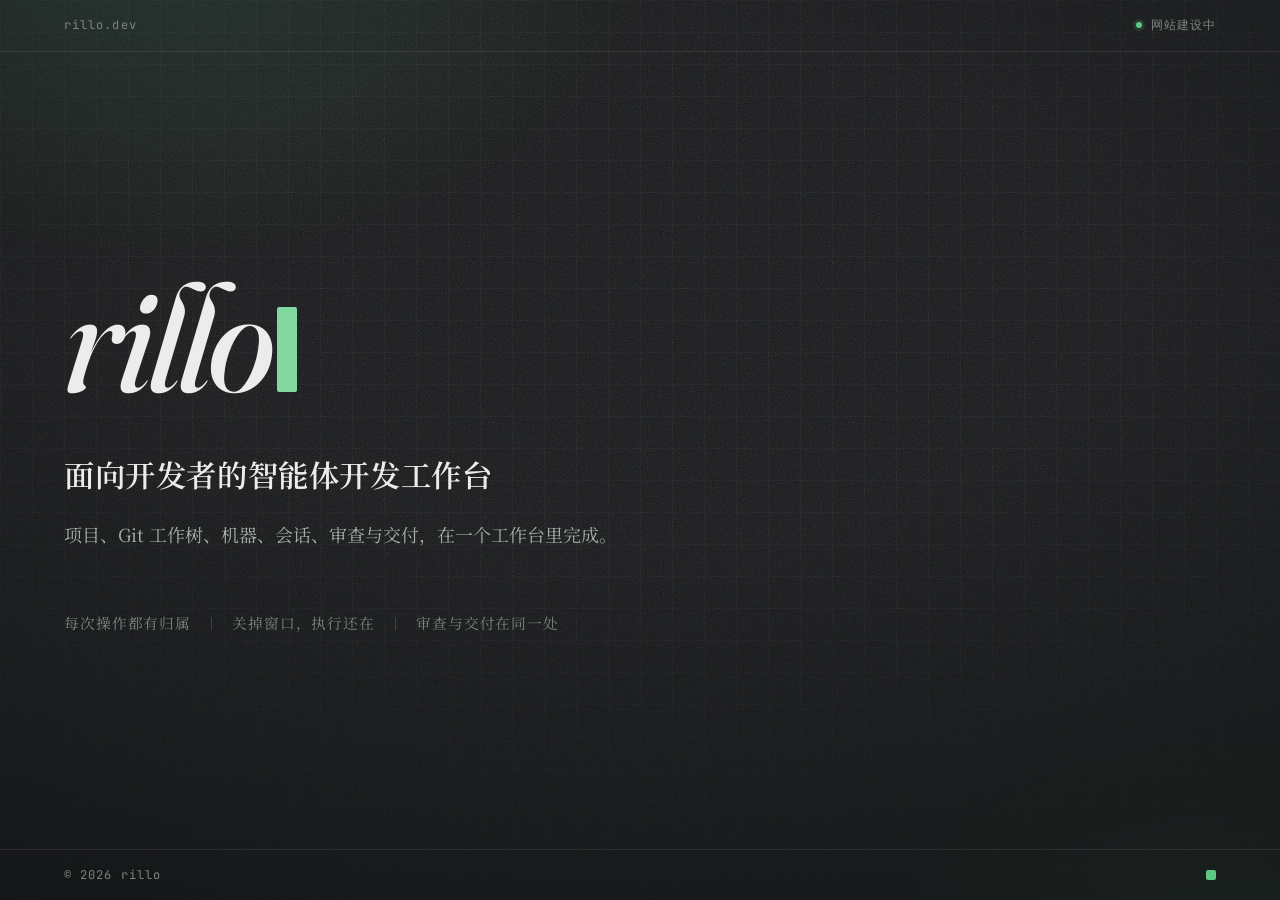
==== index.html @ 9e263f49 "Add the rillo.dev placeholder page." ====
<!DOCTYPE html>
<html lang="zh-CN">
  <head>
    <meta charset="utf-8" />
    <meta name="viewport" content="width=device-width, initial-scale=1" />
    <title>rillo — 面向开发者的智能体开发工作台</title>
    <meta
      name="description"
      content="rillo 是面向开发者的智能体开发工作台。项目、Git 工作树、机器、会话、审查与交付，在一个工作台里完成。网站建设中。"
    />
    <meta name="theme-color" content="#161719" />
    <meta property="og:title" content="rillo" />
    <meta property="og:description" content="面向开发者的智能体开发工作台。" />
    <meta property="og:type" content="website" />
    <meta property="og:url" content="https://rillo.dev/" />
    <link rel="icon" type="image/svg+xml" href="favicon.svg" />
    <link rel="preconnect" href="https://fonts.googleapis.com" />
    <link rel="preconnect" href="https://fonts.gstatic.com" crossorigin />
    <link
      href="https://fonts.googleapis.com/css2?family=Fraunces:ital,opsz,wght@1,9..144,300..700&family=JetBrains+Mono:wght@400;500&family=Noto+Serif+SC:wght@400;600&display=swap"
      rel="stylesheet"
    />
    <link rel="stylesheet" href="site.css" />
  </head>
  <body>
    <header class="rail">
      <span class="mono">rillo.dev</span>
      <span class="mono status"><i class="dot" aria-hidden="true"></i>网站建设中</span>
    </header>
    <main>
      <h1 class="wordmark"><span>rillo</span><i class="caret" aria-hidden="true"></i></h1>
      <p class="tagline">面向开发者的智能体开发工作台</p>
      <p class="lede">项目、Git 工作树、机器、会话、审查与交付，在一个工作台里完成。</p>
      <ul class="mantras">
        <li>每次操作都有归属</li>
        <li>关掉窗口，执行还在</li>
        <li>审查与交付在同一处</li>
      </ul>
    </main>
    <footer class="rail">
      <span class="mono">© 2026 rillo</span>
      <i class="mark" aria-hidden="true"></i>
    </footer>
  </body>
</html>
---- site.css ----
:root {
  color-scheme: dark;
  --bg: #161719;
  --ink: #ecedeb;
  --muted: #a9aeac;
  --faint: #7e8482;
  --line: rgba(236, 237, 235, 0.09);
  --accent: #83d7a1;
  --brand: #5cc984;
  --font-body: "Noto Serif SC", "Songti SC", "Source Han Serif SC", serif;
  --font-display: "Fraunces", "Songti SC", Georgia, serif;
  --font-mono: "JetBrains Mono", ui-monospace, "SF Mono", Menlo, monospace;
  --gutter: clamp(1.25rem, 5vw, 4.5rem);
}

* {
  box-sizing: border-box;
}

html,
body {
  margin: 0;
  min-height: 100%;
}

body {
  min-height: 100dvh;
  display: grid;
  grid-template-rows: auto 1fr auto;
  color: var(--ink);
  background: var(--bg);
  font-family: var(--font-body);
  -webkit-font-smoothing: antialiased;
}

/* 氛围：左上品牌绿光斑 + 右下深绿余光 */
body::before {
  content: "";
  position: fixed;
  inset: 0;
  z-index: -2;
  background:
    radial-gradient(52rem 34rem at 12% -8%, rgba(92, 201, 132, 0.14), transparent 62%),
    radial-gradient(44rem 28rem at 98% 110%, rgba(59, 130, 85, 0.12), transparent 60%);
}

/* 工作台网格 + 噪点，向中心聚拢后淡出 */
body::after {
  content: "";
  position: fixed;
  inset: 0;
  z-index: -1;
  background-image:
    url("data:image/svg+xml,%3Csvg xmlns='http://www.w3.org/2000/svg' width='180' height='180'%3E%3Cfilter id='n'%3E%3CfeTurbulence type='fractalNoise' baseFrequency='0.8' numOctaves='2' stitchTiles='stitch'/%3E%3CfeColorMatrix type='saturate' values='0'/%3E%3C/filter%3E%3Crect width='180' height='180' filter='url(%23n)' opacity='0.16'/%3E%3C/svg%3E"),
    linear-gradient(rgba(236, 237, 235, 0.026) 1px, transparent 1px),
    linear-gradient(90deg, rgba(236, 237, 235, 0.026) 1px, transparent 1px);
  background-size:
    180px 180px,
    32px 32px,
    32px 32px;
  mask-image: radial-gradient(130% 100% at 50% 32%, #000 28%, transparent 78%);
  -webkit-mask-image: radial-gradient(130% 100% at 50% 32%, #000 28%, transparent 78%);
}

/* 上下工作台横杆 */
.rail {
  display: flex;
  align-items: center;
  justify-content: space-between;
  gap: 1rem;
  padding: 1.05rem var(--gutter);
}

header.rail {
  border-bottom: 1px solid var(--line);
}

footer.rail {
  border-top: 1px solid var(--line);
}

.mono {
  font-family: var(--font-mono);
  font-size: 0.75rem;
  letter-spacing: 0.09em;
  color: var(--faint);
}

.status {
  display: inline-flex;
  align-items: center;
  gap: 0.55rem;
}

.dot {
  width: 6px;
  height: 6px;
  border-radius: 50%;
  background: var(--brand);
  box-shadow: 0 0 0 3px rgba(92, 201, 132, 0.14);
}

.mark {
  width: 10px;
  height: 10px;
  border-radius: 2px;
  background: var(--brand);
}

main {
  width: min(72rem, 100% - 2 * var(--gutter));
  margin-inline: auto;
  padding-block: clamp(3.5rem, 10vh, 8rem);
  display: flex;
  flex-direction: column;
  justify-content: center;
  align-items: flex-start;
}

.wordmark {
  display: flex;
  align-items: baseline;
  margin: 0;
  font-family: var(--font-display);
  font-style: italic;
  font-weight: 430;
  font-size: clamp(4.25rem, 15vw, 9.5rem);
  line-height: 0.92;
  letter-spacing: -0.035em;
}

.caret {
  display: inline-block;
  width: 0.13em;
  height: 0.56em;
  margin-left: 0.05em;
  border-radius: 2px;
  background: var(--accent);
}

.tagline {
  margin: clamp(1.75rem, 5vh, 2.75rem) 0 0;
  font-size: clamp(1.3rem, 3.2vw, 1.9rem);
  font-weight: 600;
  letter-spacing: 0.02em;
  line-height: 1.5;
}

.lede {
  margin: 1.1rem 0 0;
  max-width: 34em;
  color: var(--muted);
  font-size: clamp(1rem, 1.5vw, 1.125rem);
  line-height: 2;
}

.mantras {
  display: flex;
  flex-wrap: wrap;
  align-items: center;
  gap: 0.75rem 1.25rem;
  margin: clamp(2.5rem, 7vh, 3.75rem) 0 0;
  padding: 0;
  list-style: none;
  color: var(--faint);
  font-size: 0.92rem;
  letter-spacing: 0.06em;
}

.mantras li + li::before {
  content: "";
  display: inline-block;
  width: 1px;
  height: 0.85em;
  margin-right: 1.25rem;
  background: rgba(236, 237, 235, 0.16);
  vertical-align: -0.08em;
}

::selection {
  background: rgba(92, 201, 132, 0.3);
  color: #fff;
}

@media (max-width: 640px) {
  .rail {
    padding-block: 0.9rem;
  }

  .mantras {
    flex-direction: column;
    align-items: flex-start;
    gap: 0.6rem;
  }

  .mantras li + li::before {
    display: none;
  }
}

@media (prefers-reduced-motion: no-preference) {
  header.rail {
    animation: fade 0.7s ease both;
  }

  .wordmark {
    animation: rise 0.9s cubic-bezier(0.22, 0.61, 0.36, 1) 0.05s both;
  }

  .tagline {
    animation: rise 0.9s cubic-bezier(0.22, 0.61, 0.36, 1) 0.15s both;
  }

  .lede {
    animation: rise 0.9s cubic-bezier(0.22, 0.61, 0.36, 1) 0.24s both;
  }

  .mantras {
    animation: rise 0.9s cubic-bezier(0.22, 0.61, 0.36, 1) 0.34s both;
  }

  footer.rail {
    animation: fade 0.9s ease 0.45s both;
  }

  .caret {
    animation: blink 1.15s steps(1, end) infinite;
  }

  .dot {
    animation: pulse 2.6s ease-in-out infinite;
  }
}

@keyframes rise {
  from {
    opacity: 0;
    transform: translateY(0.75rem);
  }
}

@keyframes fade {
  from {
    opacity: 0;
  }
}

@keyframes blink {
  0%,
  54% {
    opacity: 1;
  }

  55%,
  100% {
    opacity: 0;
  }
}

@keyframes pulse {
  0%,
  100% {
    opacity: 1;
  }

  50% {
    opacity: 0.4;
  }
}
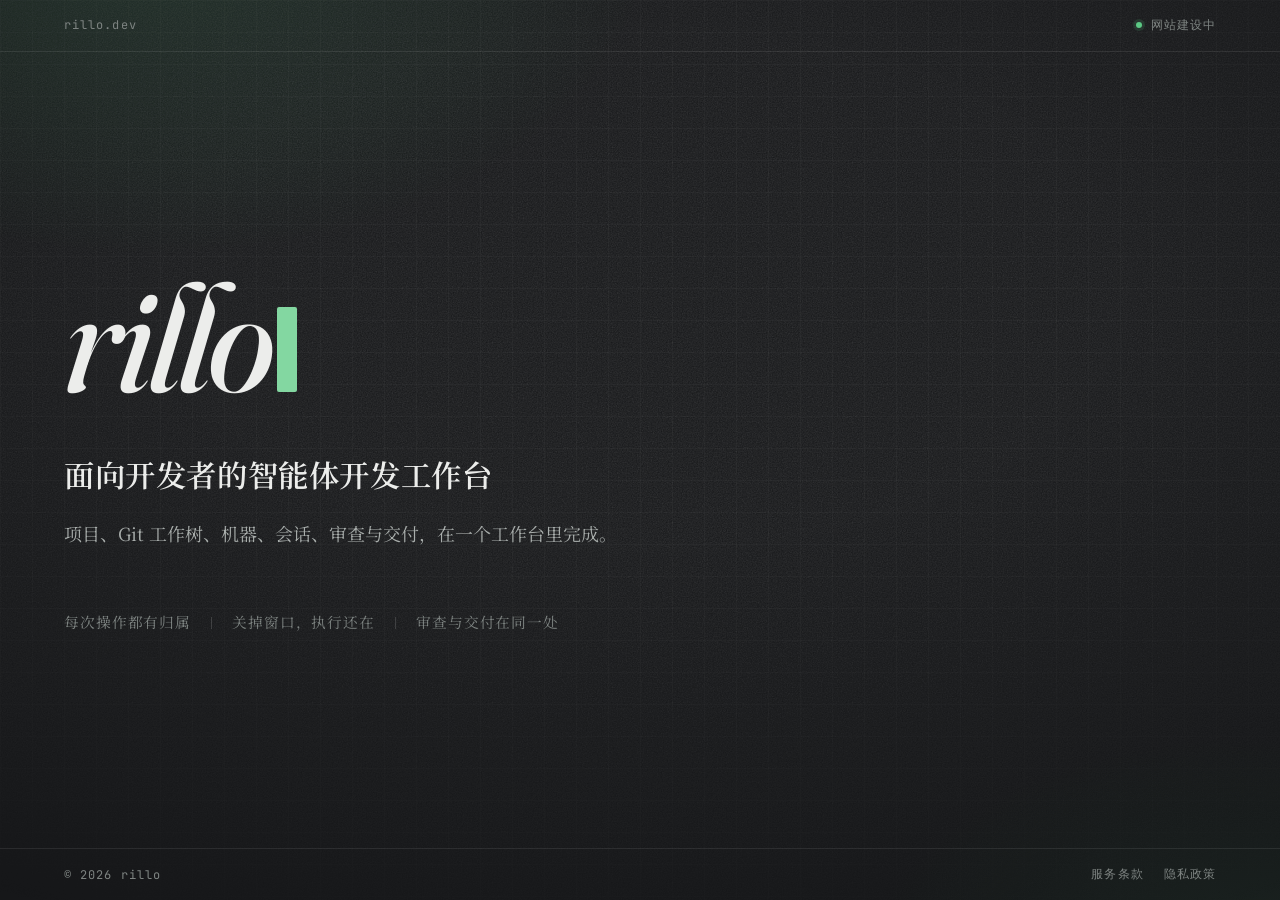
==== commit 4a1fb0d7: "Add terms and privacy pages." ====
--- a/index.html
+++ b/index.html
@@ -39,7 +39,10 @@
     </main>
     <footer class="rail">
       <span class="mono">© 2026 rillo</span>
-      <i class="mark" aria-hidden="true"></i>
+      <nav class="mono links">
+        <a href="terms.html">服务条款</a>
+        <a href="privacy.html">隐私政策</a>
+      </nav>
     </footer>
   </body>
 </html>
--- a/site.css
+++ b/site.css
@@ -100,11 +100,107 @@
   box-shadow: 0 0 0 3px rgba(92, 201, 132, 0.14);
 }
 
-.mark {
-  width: 10px;
-  height: 10px;
+.rail a {
+  color: inherit;
+  text-decoration: none;
+}
+
+.rail a:hover {
+  color: var(--accent);
+}
+
+.rail a:focus-visible {
+  outline: 2px solid var(--accent);
+  outline-offset: 3px;
   border-radius: 2px;
-  background: var(--brand);
+}
+
+.links {
+  display: inline-flex;
+  gap: 1.25rem;
+}
+
+.links a[aria-current="page"] {
+  color: var(--muted);
+}
+
+/* 文档页：条款 / 隐私 */
+.doc {
+  width: min(42rem, 100% - 2 * var(--gutter));
+  justify-content: flex-start;
+  align-items: stretch;
+  padding-block: clamp(3rem, 8vh, 5.5rem);
+}
+
+.doc .kicker {
+  margin: 0;
+  color: var(--accent);
+  font-family: var(--font-mono);
+  font-size: 0.75rem;
+  letter-spacing: 0.16em;
+}
+
+.doc h1 {
+  margin: 0.9rem 0 0;
+  font-size: clamp(1.9rem, 4.5vw, 2.5rem);
+  font-weight: 600;
+  letter-spacing: 0.01em;
+  line-height: 1.3;
+}
+
+.doc .updated {
+  margin: 0.9rem 0 0;
+  font-family: var(--font-mono);
+  font-size: 0.75rem;
+  letter-spacing: 0.09em;
+  color: var(--faint);
+}
+
+.doc h2 {
+  margin: 2.5rem 0 0;
+  font-size: 1.06rem;
+  font-weight: 600;
+  letter-spacing: 0.02em;
+}
+
+.doc p,
+.doc li {
+  margin: 0.9rem 0 0;
+  font-size: 0.98rem;
+  line-height: 2;
+  color: var(--muted);
+}
+
+.doc ul {
+  margin: 0.9rem 0 0;
+  padding-left: 1.3rem;
+  display: grid;
+  gap: 0.35rem;
+}
+
+.doc li {
+  margin: 0;
+}
+
+.doc li::marker {
+  color: var(--faint);
+}
+
+.doc a {
+  color: var(--ink);
+  text-decoration-color: rgba(236, 237, 235, 0.32);
+  text-underline-offset: 4px;
+}
+
+.doc a:hover {
+  color: var(--accent);
+  text-decoration-color: currentColor;
+}
+
+.doc code {
+  font-family: var(--font-mono);
+  font-size: 0.86em;
+  color: var(--ink);
 }
 
 main {
